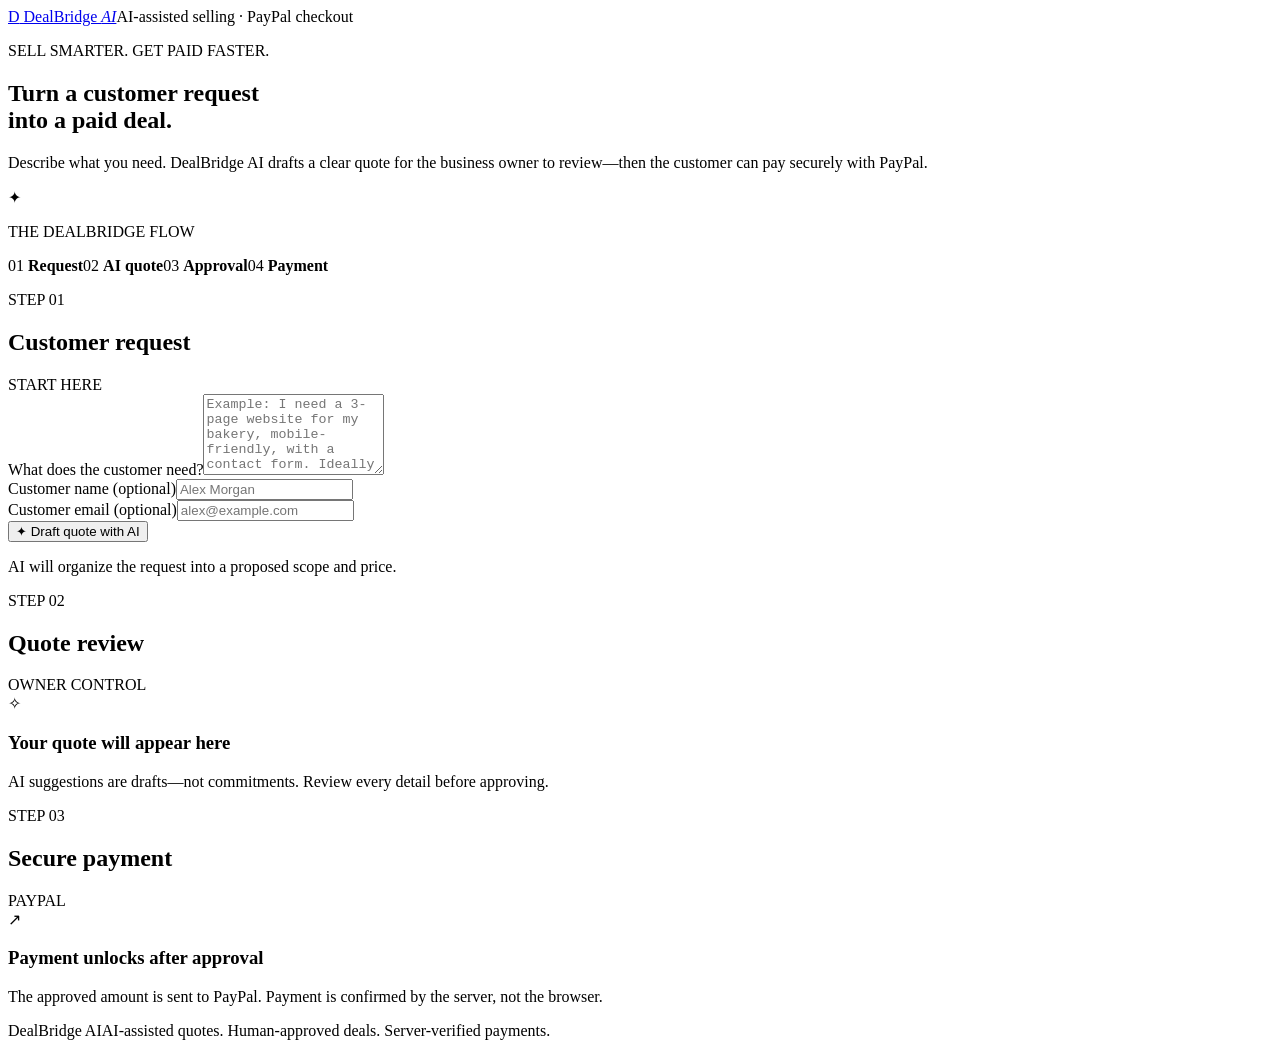
==== index.html @ 55fa34d2 "Build DealBridge AI MVP: index.html" ====
<!doctype html>
<html lang="en">
<head>
  <meta charset="utf-8"><meta name="viewport" content="width=device-width,initial-scale=1">
  <meta name="description" content="DealBridge AI turns customer requests into clear, owner-approved quotes and secure PayPal payments.">
  <meta name="theme-color" content="#101827"><title>DealBridge AI — From request to paid</title>
  <link rel="stylesheet" href="/styles.css"><script src="https://www.paypal.com/sdk/js?client-id=sb&currency=USD&intent=capture" defer></script>
  <script src="/app.js" defer></script>
</head>
<body>
<header class="top"><a class="brand" href="#"><span class="mark">D</span> DealBridge <em>AI</em></a><span class="top-note">AI-assisted selling · PayPal checkout</span></header>
<main>
<section class="hero"><div><p class="eyebrow">SELL SMARTER. GET PAID FASTER.</p><h1>Turn a customer request<br><span>into a paid deal.</span></h1><p class="sub">Describe what you need. DealBridge AI drafts a clear quote for the business owner to review—then the customer can pay securely with PayPal.</p></div><div class="hero-card"><div class="orb">✦</div><p class="tiny">THE DEALBRIDGE FLOW</p><div class="steps"><span>01 <b>Request</b></span><span>02 <b>AI quote</b></span><span>03 <b>Approval</b></span><span>04 <b>Payment</b></span></div></div></section>
<section class="workspace">
<div class="panel request-panel"><div class="panel-head"><div><p class="eyebrow">STEP 01</p><h2>Customer request</h2></div><span class="status">START HERE</span></div>
<label for="request">What does the customer need?</label><textarea id="request" rows="5" placeholder="Example: I need a 3-page website for my bakery, mobile-friendly, with a contact form. Ideally delivered within two weeks."></textarea>
<div class="fields"><div><label for="customer">Customer name (optional)</label><input id="customer" placeholder="Alex Morgan"></div><div><label for="email">Customer email (optional)</label><input id="email" type="email" placeholder="alex@example.com"></div></div>
<button id="draft" class="primary">✦ Draft quote with AI</button><p id="ai-status" class="hint" aria-live="polite">AI will organize the request into a proposed scope and price.</p>
</div>
<div class="panel quote-panel"><div class="panel-head"><div><p class="eyebrow">STEP 02</p><h2>Quote review</h2></div><span class="status muted">OWNER CONTROL</span></div>
<div id="empty" class="empty"><div class="empty-icon">✧</div><h3>Your quote will appear here</h3><p>AI suggestions are drafts—not commitments. Review every detail before approving.</p></div>
<div id="quote" hidden><label for="scope">Proposed scope</label><textarea id="scope" rows="5"></textarea><div class="fields"><div><label for="amount">Total price (USD)</label><input id="amount" type="number" min="1" step="0.01" value="250"></div><div><label for="delivery">Delivery estimate</label><input id="delivery" placeholder="e.g. 2 weeks"></div></div><label for="terms">Notes / terms</label><input id="terms" placeholder="One revision included; 50% deposit..."><button id="approve" class="primary">Approve quote & prepare payment</button><p id="approval-status" class="hint" aria-live="polite">Only the business owner can approve this quote.</p></div>
</div>
<div class="panel payment-panel"><div class="panel-head"><div><p class="eyebrow">STEP 03</p><h2>Secure payment</h2></div><span class="status muted">PAYPAL</span></div><div id="payment-empty" class="empty compact"><div class="empty-icon">↗</div><h3>Payment unlocks after approval</h3><p>The approved amount is sent to PayPal. Payment is confirmed by the server, not the browser.</p></div><div id="paypal-area" hidden><div class="payment-summary"><span>Approved total</span><strong id="approved-total">$0.00</strong></div><div id="paypal-buttons"></div><p id="payment-status" class="hint" aria-live="polite">Complete checkout to finalize this deal.</p></div></div>
</section>
<footer><span>DealBridge AI</span><span>AI-assisted quotes. Human-approved deals. Server-verified payments.</span></footer>
</main>
</body></html>
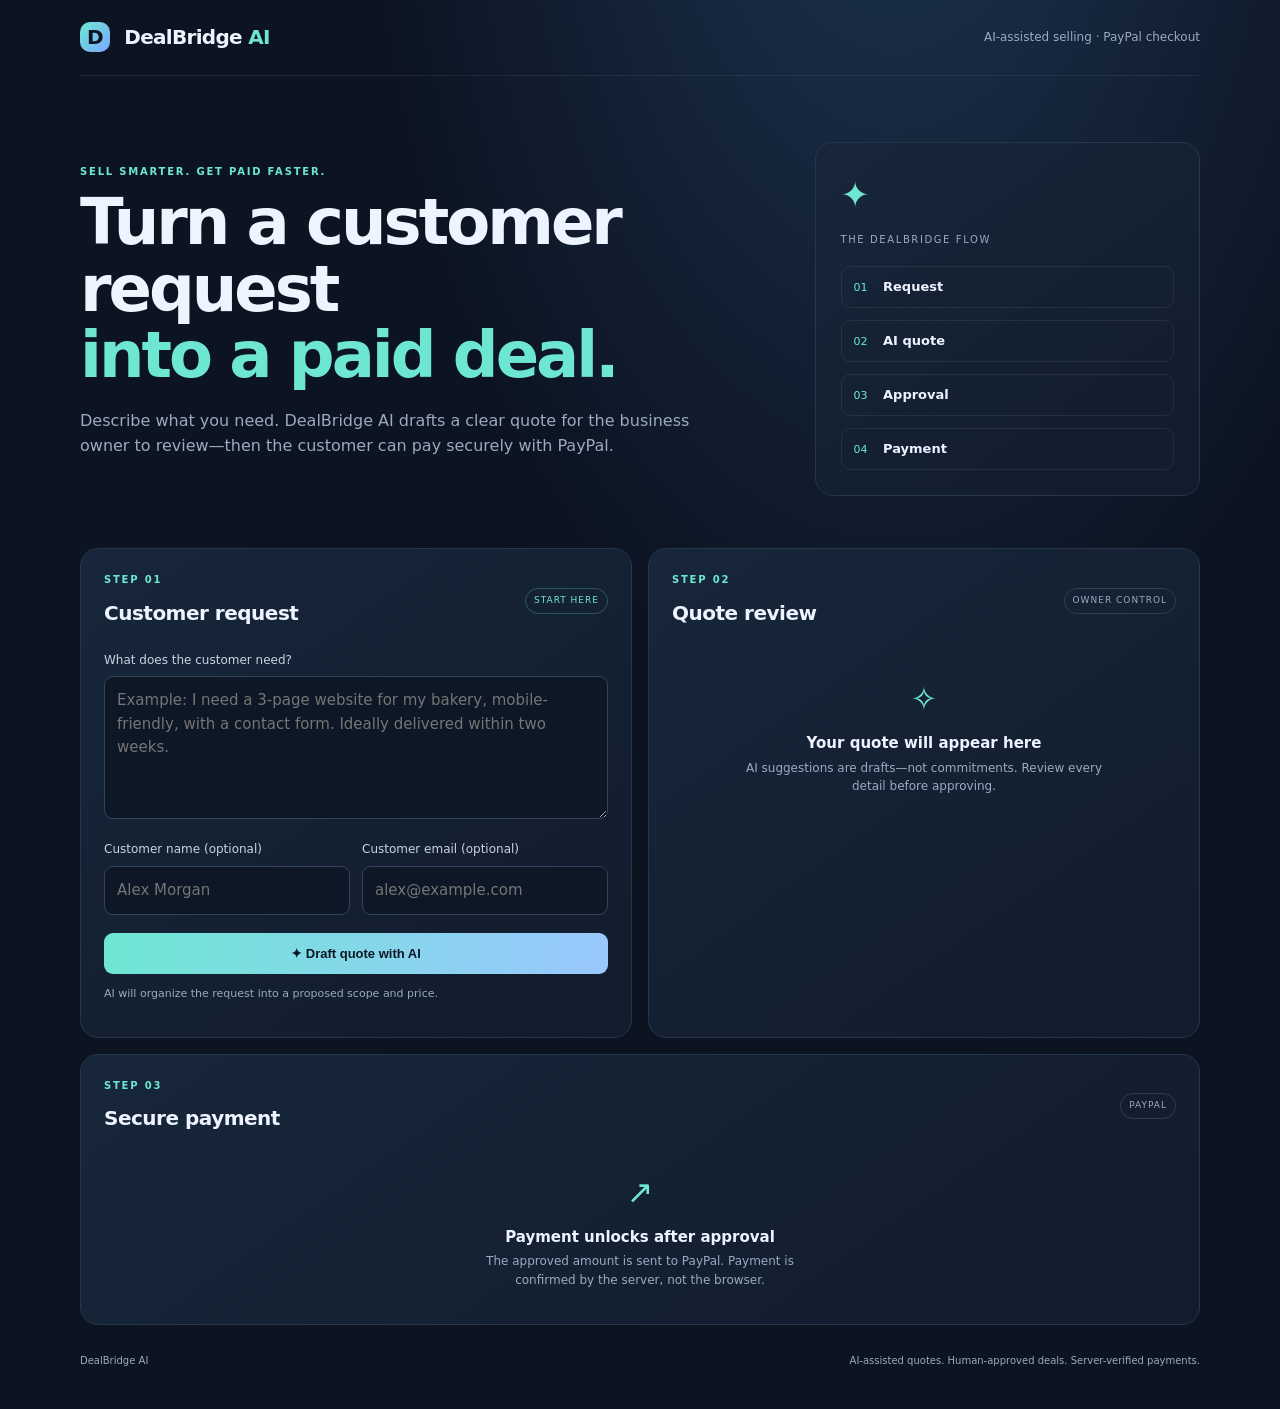
==== commit e80a402b: "Load PayPal SDK using configured client ID" ====
--- a/index.html
+++ b/index.html
@@ -4,7 +4,7 @@
   <meta charset="utf-8"><meta name="viewport" content="width=device-width,initial-scale=1">
   <meta name="description" content="DealBridge AI turns customer requests into clear, owner-approved quotes and secure PayPal payments.">
   <meta name="theme-color" content="#101827"><title>DealBridge AI — From request to paid</title>
-  <link rel="stylesheet" href="/styles.css"><script src="https://www.paypal.com/sdk/js?client-id=sb&currency=USD&intent=capture" defer></script>
+  <link rel="stylesheet" href="/styles.css">
   <script src="/app.js" defer></script>
 </head>
 <body>
--- a/styles.css
+++ b/styles.css
@@ -0,0 +1 @@
+:root{color-scheme:dark;--bg:#0c1422;--panel:#131f31;--line:#26364d;--text:#eef4ff;--muted:#9aaac0;--cyan:#6ee7d2;--blue:#7aa7ff}*{box-sizing:border-box}body{margin:0;background:radial-gradient(ellipse at 70% -20%,#1d3552 0,transparent 42%),var(--bg);color:var(--text);font:15px/1.55 Inter,ui-sans-serif,system-ui,-apple-system,Segoe UI,sans-serif}.top,main{width:min(1120px,calc(100% - 40px));margin:auto}.top{height:76px;display:flex;align-items:center;justify-content:space-between;border-bottom:1px solid #ffffff12}.brand{font-size:20px;font-weight:750;color:var(--text);text-decoration:none;letter-spacing:-.7px}.brand em{color:var(--cyan);font-style:normal}.mark{display:inline-grid;place-items:center;width:30px;height:30px;margin-right:8px;border-radius:10px;background:linear-gradient(135deg,#6ee7d2,#7aa7ff);color:#0c1422}.top-note,.hint,footer,.sub,.empty p{color:var(--muted)}.top-note{font-size:12px}.hero{display:grid;grid-template-columns:1.4fr .8fr;gap:60px;align-items:center;padding:66px 0 52px}.eyebrow{font-size:10px;letter-spacing:1.8px;color:var(--cyan);font-weight:800;margin:0 0 10px}.hero h1{font-size:clamp(38px,6vw,64px);letter-spacing:-3px;line-height:1.04;margin:0}.hero h1 span{color:var(--cyan)}.sub{max-width:610px;font-size:16px;margin-top:20px}.hero-card,.panel{background:linear-gradient(145deg,#17263a,#111c2c);border:1px solid var(--line);border-radius:18px}.hero-card{padding:25px}.orb{font-size:35px;color:var(--cyan)}.tiny{font-size:10px;letter-spacing:1.6px;color:var(--muted)}.steps{display:grid;gap:12px;margin-top:18px}.steps span{padding:10px 12px;border:1px solid #ffffff12;border-radius:9px;color:var(--cyan);font-size:11px}.steps b{color:var(--text);margin-left:12px;font-size:13px}.workspace{display:grid;grid-template-columns:1fr 1fr;gap:16px}.panel{padding:23px;min-width:0}.payment-panel{grid-column:1/-1}.panel-head{display:flex;justify-content:space-between;align-items:center;margin-bottom:22px}.panel h2{font-size:20px;margin:0;letter-spacing:-.5px}.status{font-size:9px;letter-spacing:1px;color:var(--cyan);border:1px solid #6ee7d244;padding:5px 8px;border-radius:30px}.status.muted{color:var(--muted);border-color:#ffffff20}label{display:block;font-size:12px;color:#c8d4e5;margin:14px 0 7px}textarea,input{width:100%;border:1px solid #31435d;background:#0d1726;border-radius:9px;padding:12px;color:var(--text);font:inherit;outline:none}textarea:focus,input:focus{border-color:var(--cyan)}textarea{resize:vertical}.fields{display:grid;grid-template-columns:1fr 1fr;gap:12px}.primary{width:100%;margin-top:18px;padding:13px 16px;border:0;border-radius:9px;background:linear-gradient(100deg,#6ee7d2,#9ac7ff);color:#0c1725;font-weight:800;font-size:13px;cursor:pointer}.primary:disabled{opacity:.55;cursor:wait}.hint{font-size:11px;min-height:18px}.empty{text-align:center;padding:24px 10px 18px}.empty-icon{font-size:32px;color:var(--cyan)}.empty h3{margin:8px 0 3px;font-size:15px}.empty p{font-size:12px;max-width:360px;margin:0 auto}.compact{padding:12px}.payment-summary{display:flex;justify-content:space-between;align-items:center;padding:13px 0 18px;color:var(--muted);font-size:12px}.payment-summary strong{font-size:25px;color:var(--text)}#paypal-buttons{max-width:460px}footer{display:flex;justify-content:space-between;gap:20px;padding:28px 0 40px;font-size:10px} [hidden]{display:none!important}@media(max-width:720px){.hero{grid-template-columns:1fr;gap:25px;padding:48px 0 35px}.workspace{grid-template-columns:1fr}.payment-panel{grid-column:auto}.fields{grid-template-columns:1fr}.top-note{display:none}footer{flex-direction:column;gap:5px}}
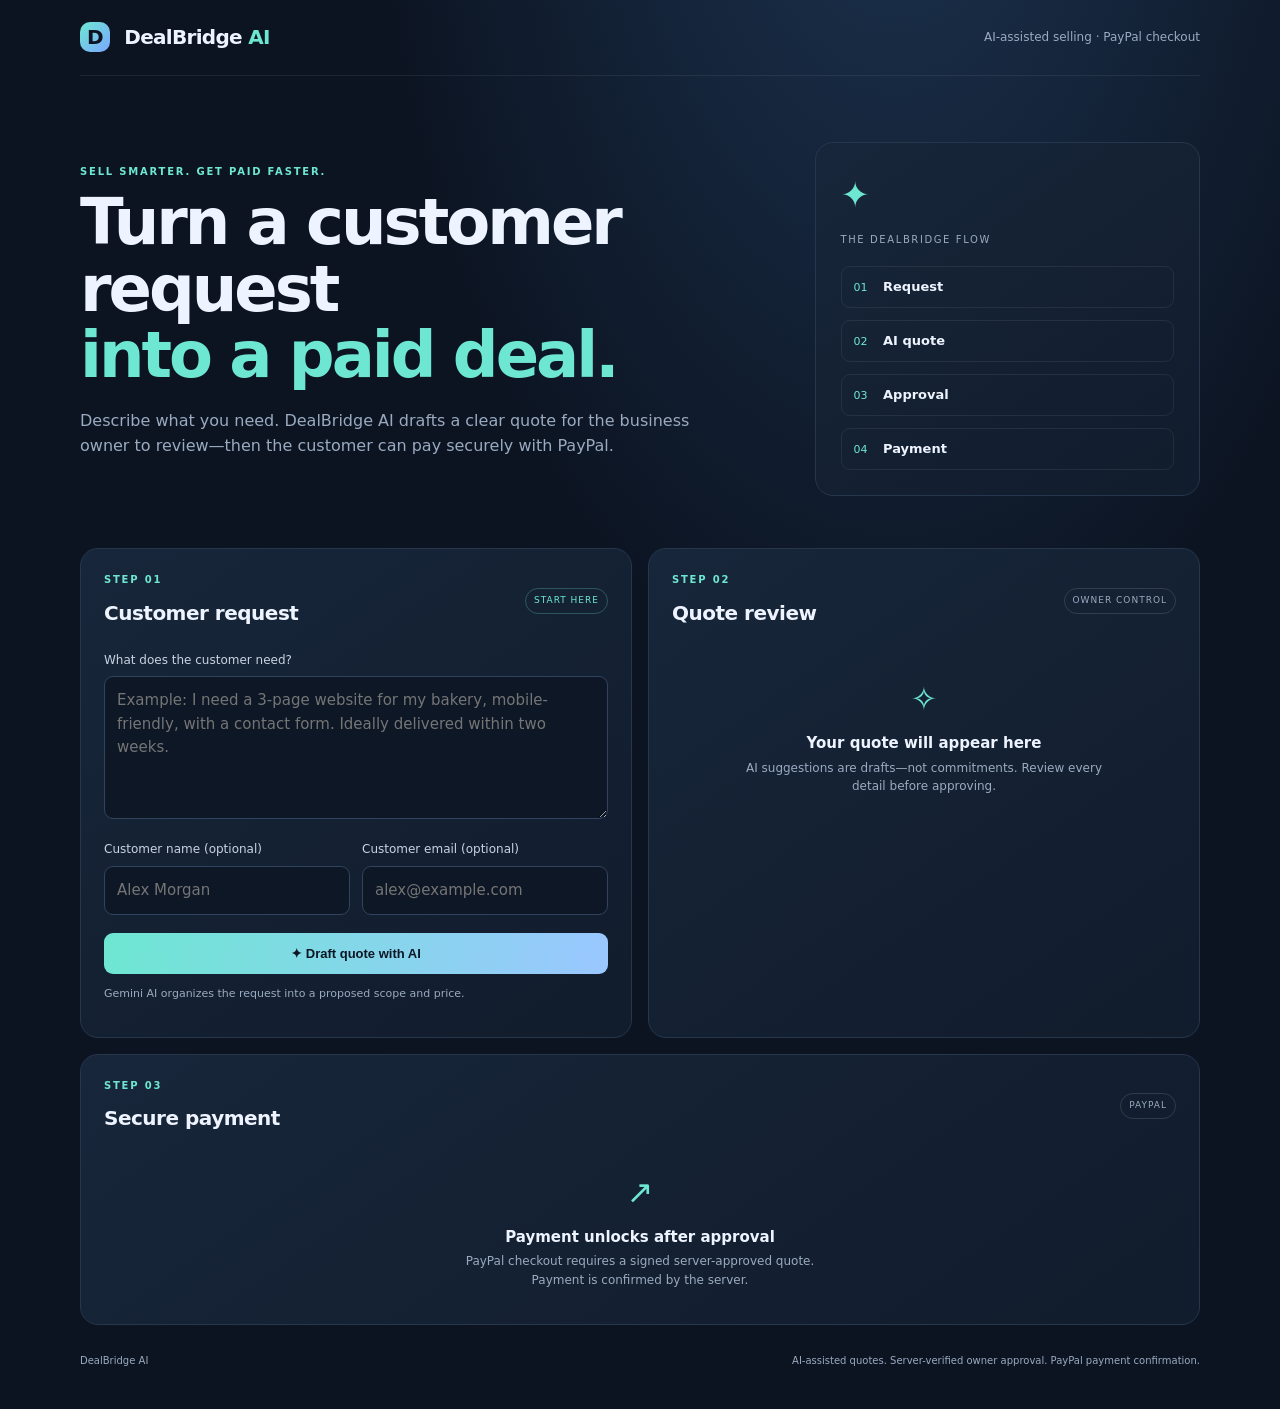
==== commit 79f72274: "Add owner approval code field to quote review" ====
--- a/index.html
+++ b/index.html
@@ -1,28 +1,8 @@
 <!doctype html>
-<html lang="en">
-<head>
-  <meta charset="utf-8"><meta name="viewport" content="width=device-width,initial-scale=1">
-  <meta name="description" content="DealBridge AI turns customer requests into clear, owner-approved quotes and secure PayPal payments.">
-  <meta name="theme-color" content="#101827"><title>DealBridge AI — From request to paid</title>
-  <link rel="stylesheet" href="/styles.css">
-  <script src="/app.js" defer></script>
-</head>
-<body>
-<header class="top"><a class="brand" href="#"><span class="mark">D</span> DealBridge <em>AI</em></a><span class="top-note">AI-assisted selling · PayPal checkout</span></header>
-<main>
+<html lang="en"><head><meta charset="utf-8"><meta name="viewport" content="width=device-width,initial-scale=1"><meta name="description" content="DealBridge AI turns customer requests into clear, owner-approved quotes and secure PayPal payments."><meta name="theme-color" content="#101827"><title>DealBridge AI — From request to paid</title><link rel="stylesheet" href="/styles.css"><script src="/app.js" defer></script></head>
+<body><header class="top"><a class="brand" href="#"><span class="mark">D</span> DealBridge <em>AI</em></a><span class="top-note">AI-assisted selling · PayPal checkout</span></header><main>
 <section class="hero"><div><p class="eyebrow">SELL SMARTER. GET PAID FASTER.</p><h1>Turn a customer request<br><span>into a paid deal.</span></h1><p class="sub">Describe what you need. DealBridge AI drafts a clear quote for the business owner to review—then the customer can pay securely with PayPal.</p></div><div class="hero-card"><div class="orb">✦</div><p class="tiny">THE DEALBRIDGE FLOW</p><div class="steps"><span>01 <b>Request</b></span><span>02 <b>AI quote</b></span><span>03 <b>Approval</b></span><span>04 <b>Payment</b></span></div></div></section>
-<section class="workspace">
-<div class="panel request-panel"><div class="panel-head"><div><p class="eyebrow">STEP 01</p><h2>Customer request</h2></div><span class="status">START HERE</span></div>
-<label for="request">What does the customer need?</label><textarea id="request" rows="5" placeholder="Example: I need a 3-page website for my bakery, mobile-friendly, with a contact form. Ideally delivered within two weeks."></textarea>
-<div class="fields"><div><label for="customer">Customer name (optional)</label><input id="customer" placeholder="Alex Morgan"></div><div><label for="email">Customer email (optional)</label><input id="email" type="email" placeholder="alex@example.com"></div></div>
-<button id="draft" class="primary">✦ Draft quote with AI</button><p id="ai-status" class="hint" aria-live="polite">AI will organize the request into a proposed scope and price.</p>
-</div>
-<div class="panel quote-panel"><div class="panel-head"><div><p class="eyebrow">STEP 02</p><h2>Quote review</h2></div><span class="status muted">OWNER CONTROL</span></div>
-<div id="empty" class="empty"><div class="empty-icon">✧</div><h3>Your quote will appear here</h3><p>AI suggestions are drafts—not commitments. Review every detail before approving.</p></div>
-<div id="quote" hidden><label for="scope">Proposed scope</label><textarea id="scope" rows="5"></textarea><div class="fields"><div><label for="amount">Total price (USD)</label><input id="amount" type="number" min="1" step="0.01" value="250"></div><div><label for="delivery">Delivery estimate</label><input id="delivery" placeholder="e.g. 2 weeks"></div></div><label for="terms">Notes / terms</label><input id="terms" placeholder="One revision included; 50% deposit..."><button id="approve" class="primary">Approve quote & prepare payment</button><p id="approval-status" class="hint" aria-live="polite">Only the business owner can approve this quote.</p></div>
-</div>
-<div class="panel payment-panel"><div class="panel-head"><div><p class="eyebrow">STEP 03</p><h2>Secure payment</h2></div><span class="status muted">PAYPAL</span></div><div id="payment-empty" class="empty compact"><div class="empty-icon">↗</div><h3>Payment unlocks after approval</h3><p>The approved amount is sent to PayPal. Payment is confirmed by the server, not the browser.</p></div><div id="paypal-area" hidden><div class="payment-summary"><span>Approved total</span><strong id="approved-total">$0.00</strong></div><div id="paypal-buttons"></div><p id="payment-status" class="hint" aria-live="polite">Complete checkout to finalize this deal.</p></div></div>
-</section>
-<footer><span>DealBridge AI</span><span>AI-assisted quotes. Human-approved deals. Server-verified payments.</span></footer>
-</main>
-</body></html>+<section class="workspace"><div class="panel request-panel"><div class="panel-head"><div><p class="eyebrow">STEP 01</p><h2>Customer request</h2></div><span class="status">START HERE</span></div><label for="request">What does the customer need?</label><textarea id="request" rows="5" placeholder="Example: I need a 3-page website for my bakery, mobile-friendly, with a contact form. Ideally delivered within two weeks."></textarea><div class="fields"><div><label for="customer">Customer name (optional)</label><input id="customer" placeholder="Alex Morgan"></div><div><label for="email">Customer email (optional)</label><input id="email" type="email" placeholder="alex@example.com"></div></div><button id="draft" class="primary">✦ Draft quote with AI</button><p id="ai-status" class="hint" aria-live="polite">Gemini AI organizes the request into a proposed scope and price.</p></div>
+<div class="panel quote-panel"><div class="panel-head"><div><p class="eyebrow">STEP 02</p><h2>Quote review</h2></div><span class="status muted">OWNER CONTROL</span></div><div id="empty" class="empty"><div class="empty-icon">✧</div><h3>Your quote will appear here</h3><p>AI suggestions are drafts—not commitments. Review every detail before approving.</p></div><div id="quote" hidden><label for="scope">Proposed scope</label><textarea id="scope" rows="5"></textarea><div class="fields"><div><label for="amount">Total price (USD)</label><input id="amount" type="number" min="1" step="0.01" value="250"></div><div><label for="delivery">Delivery estimate</label><input id="delivery" placeholder="e.g. 2 weeks"></div></div><label for="terms">Notes / terms</label><input id="terms" placeholder="One revision included; 50% deposit..."><label for="owner-code">Business owner approval code</label><input id="owner-code" type="password" minlength="16" autocomplete="current-password" placeholder="Private code configured in Vercel"><p class="hint">The server checks this private code. Set OWNER_APPROVAL_CODE in Vercel (minimum 16 characters).</p><button id="approve" class="primary">Verify owner & approve quote</button><p id="approval-status" class="hint" aria-live="polite">Server-side owner approval is required before checkout.</p></div></div>
+<div class="panel payment-panel"><div class="panel-head"><div><p class="eyebrow">STEP 03</p><h2>Secure payment</h2></div><span class="status muted">PAYPAL</span></div><div id="payment-empty" class="empty compact"><div class="empty-icon">↗</div><h3>Payment unlocks after approval</h3><p>PayPal checkout requires a signed server-approved quote. Payment is confirmed by the server.</p></div><div id="paypal-area" hidden><div class="payment-summary"><span>Approved total</span><strong id="approved-total">$0.00</strong></div><div id="paypal-buttons"></div><p id="payment-status" class="hint" aria-live="polite">Complete checkout to finalize this deal.</p></div></div></section>
+<footer><span>DealBridge AI</span><span>AI-assisted quotes. Server-verified owner approval. PayPal payment confirmation.</span></footer></main></body></html>
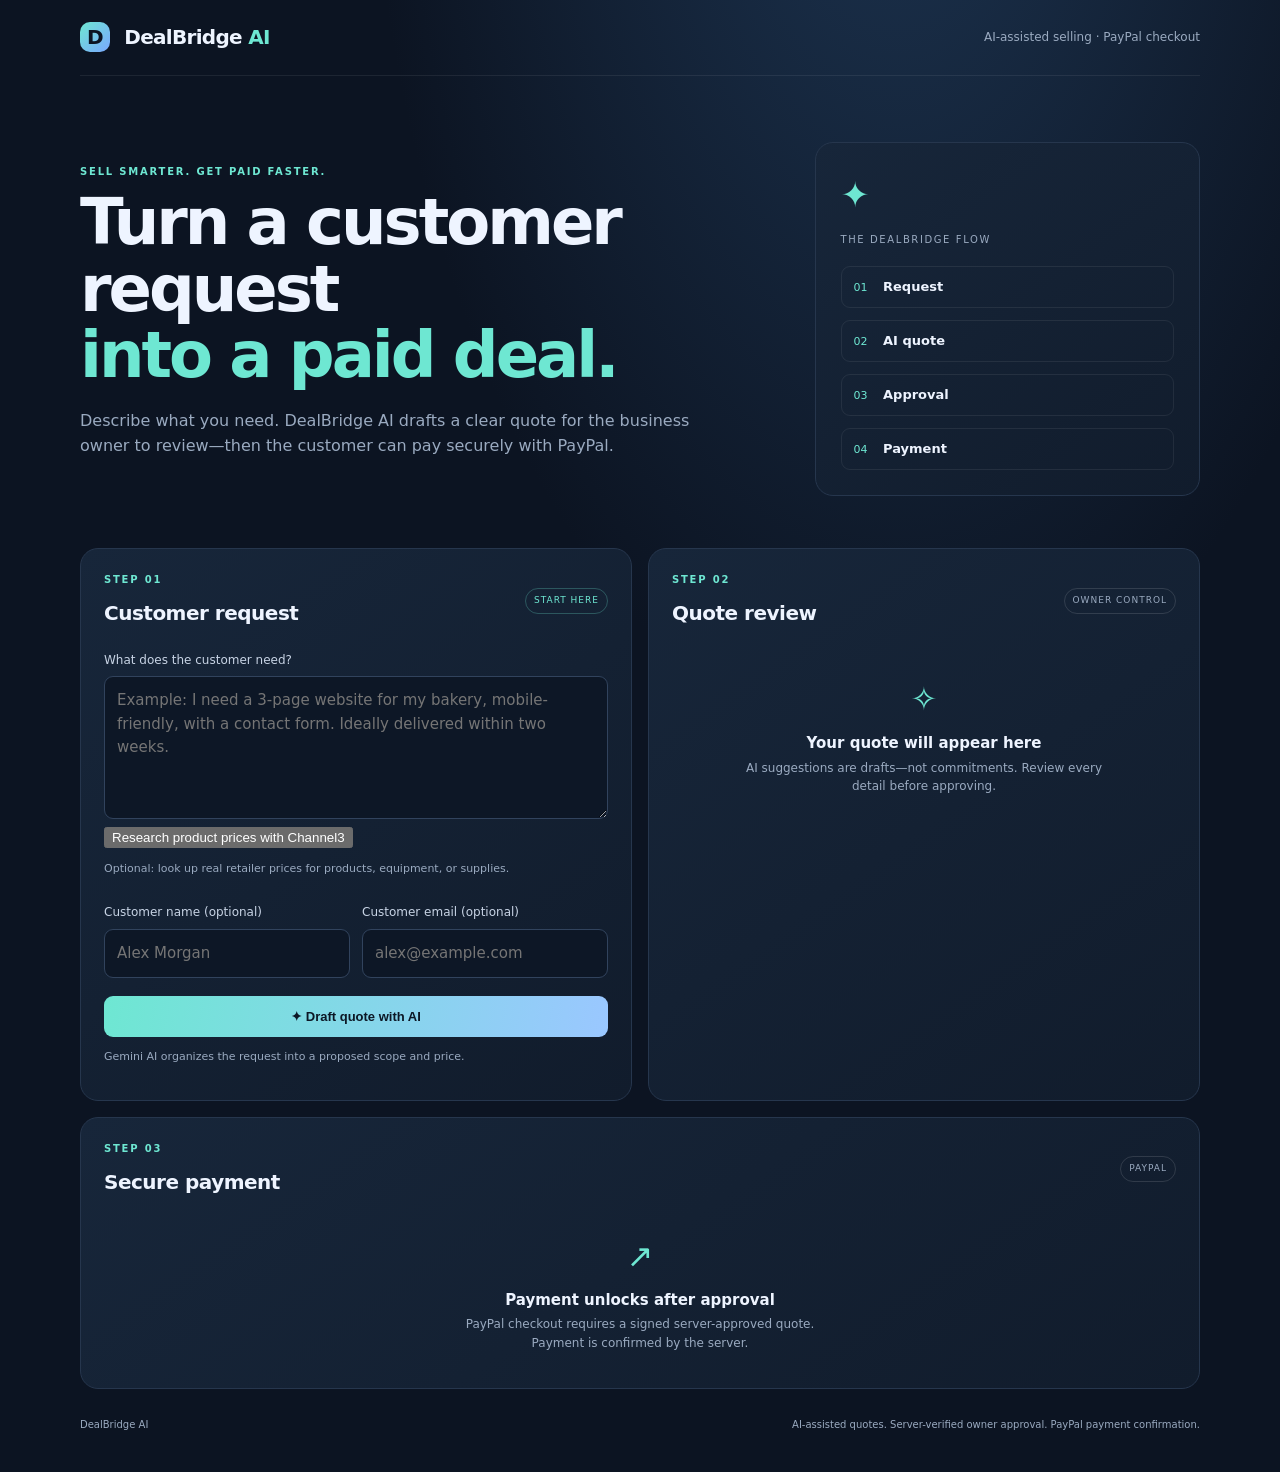
==== commit a1610924: "Add optional Channel3 product research control" ====
--- a/index.html
+++ b/index.html
@@ -2,7 +2,7 @@
 <html lang="en"><head><meta charset="utf-8"><meta name="viewport" content="width=device-width,initial-scale=1"><meta name="description" content="DealBridge AI turns customer requests into clear, owner-approved quotes and secure PayPal payments."><meta name="theme-color" content="#101827"><title>DealBridge AI — From request to paid</title><link rel="stylesheet" href="/styles.css"><script src="/app.js" defer></script></head>
 <body><header class="top"><a class="brand" href="#"><span class="mark">D</span> DealBridge <em>AI</em></a><span class="top-note">AI-assisted selling · PayPal checkout</span></header><main>
 <section class="hero"><div><p class="eyebrow">SELL SMARTER. GET PAID FASTER.</p><h1>Turn a customer request<br><span>into a paid deal.</span></h1><p class="sub">Describe what you need. DealBridge AI drafts a clear quote for the business owner to review—then the customer can pay securely with PayPal.</p></div><div class="hero-card"><div class="orb">✦</div><p class="tiny">THE DEALBRIDGE FLOW</p><div class="steps"><span>01 <b>Request</b></span><span>02 <b>AI quote</b></span><span>03 <b>Approval</b></span><span>04 <b>Payment</b></span></div></div></section>
-<section class="workspace"><div class="panel request-panel"><div class="panel-head"><div><p class="eyebrow">STEP 01</p><h2>Customer request</h2></div><span class="status">START HERE</span></div><label for="request">What does the customer need?</label><textarea id="request" rows="5" placeholder="Example: I need a 3-page website for my bakery, mobile-friendly, with a contact form. Ideally delivered within two weeks."></textarea><div class="fields"><div><label for="customer">Customer name (optional)</label><input id="customer" placeholder="Alex Morgan"></div><div><label for="email">Customer email (optional)</label><input id="email" type="email" placeholder="alex@example.com"></div></div><button id="draft" class="primary">✦ Draft quote with AI</button><p id="ai-status" class="hint" aria-live="polite">Gemini AI organizes the request into a proposed scope and price.</p></div>
+<section class="workspace"><div class="panel request-panel"><div class="panel-head"><div><p class="eyebrow">STEP 01</p><h2>Customer request</h2></div><span class="status">START HERE</span></div><label for="request">What does the customer need?</label><textarea id="request" rows="5" placeholder="Example: I need a 3-page website for my bakery, mobile-friendly, with a contact form. Ideally delivered within two weeks."></textarea><div class="product-tools"><button id="research-products" type="button" class="secondary">Research product prices with Channel3</button><p id="product-status" class="hint" aria-live="polite">Optional: look up real retailer prices for products, equipment, or supplies.</p><div id="product-results" class="product-results" hidden></div></div><div class="fields"><div><label for="customer">Customer name (optional)</label><input id="customer" placeholder="Alex Morgan"></div><div><label for="email">Customer email (optional)</label><input id="email" type="email" placeholder="alex@example.com"></div></div><button id="draft" class="primary">✦ Draft quote with AI</button><p id="ai-status" class="hint" aria-live="polite">Gemini AI organizes the request into a proposed scope and price.</p></div>
 <div class="panel quote-panel"><div class="panel-head"><div><p class="eyebrow">STEP 02</p><h2>Quote review</h2></div><span class="status muted">OWNER CONTROL</span></div><div id="empty" class="empty"><div class="empty-icon">✧</div><h3>Your quote will appear here</h3><p>AI suggestions are drafts—not commitments. Review every detail before approving.</p></div><div id="quote" hidden><label for="scope">Proposed scope</label><textarea id="scope" rows="5"></textarea><div class="fields"><div><label for="amount">Total price (USD)</label><input id="amount" type="number" min="1" step="0.01" value="250"></div><div><label for="delivery">Delivery estimate</label><input id="delivery" placeholder="e.g. 2 weeks"></div></div><label for="terms">Notes / terms</label><input id="terms" placeholder="One revision included; 50% deposit..."><label for="owner-code">Business owner approval code</label><input id="owner-code" type="password" minlength="16" autocomplete="current-password" placeholder="Private code configured in Vercel"><p class="hint">The server checks this private code. Set OWNER_APPROVAL_CODE in Vercel (minimum 16 characters).</p><button id="approve" class="primary">Verify owner & approve quote</button><p id="approval-status" class="hint" aria-live="polite">Server-side owner approval is required before checkout.</p></div></div>
 <div class="panel payment-panel"><div class="panel-head"><div><p class="eyebrow">STEP 03</p><h2>Secure payment</h2></div><span class="status muted">PAYPAL</span></div><div id="payment-empty" class="empty compact"><div class="empty-icon">↗</div><h3>Payment unlocks after approval</h3><p>PayPal checkout requires a signed server-approved quote. Payment is confirmed by the server.</p></div><div id="paypal-area" hidden><div class="payment-summary"><span>Approved total</span><strong id="approved-total">$0.00</strong></div><div id="paypal-buttons"></div><p id="payment-status" class="hint" aria-live="polite">Complete checkout to finalize this deal.</p></div></div></section>
 <footer><span>DealBridge AI</span><span>AI-assisted quotes. Server-verified owner approval. PayPal payment confirmation.</span></footer></main></body></html>
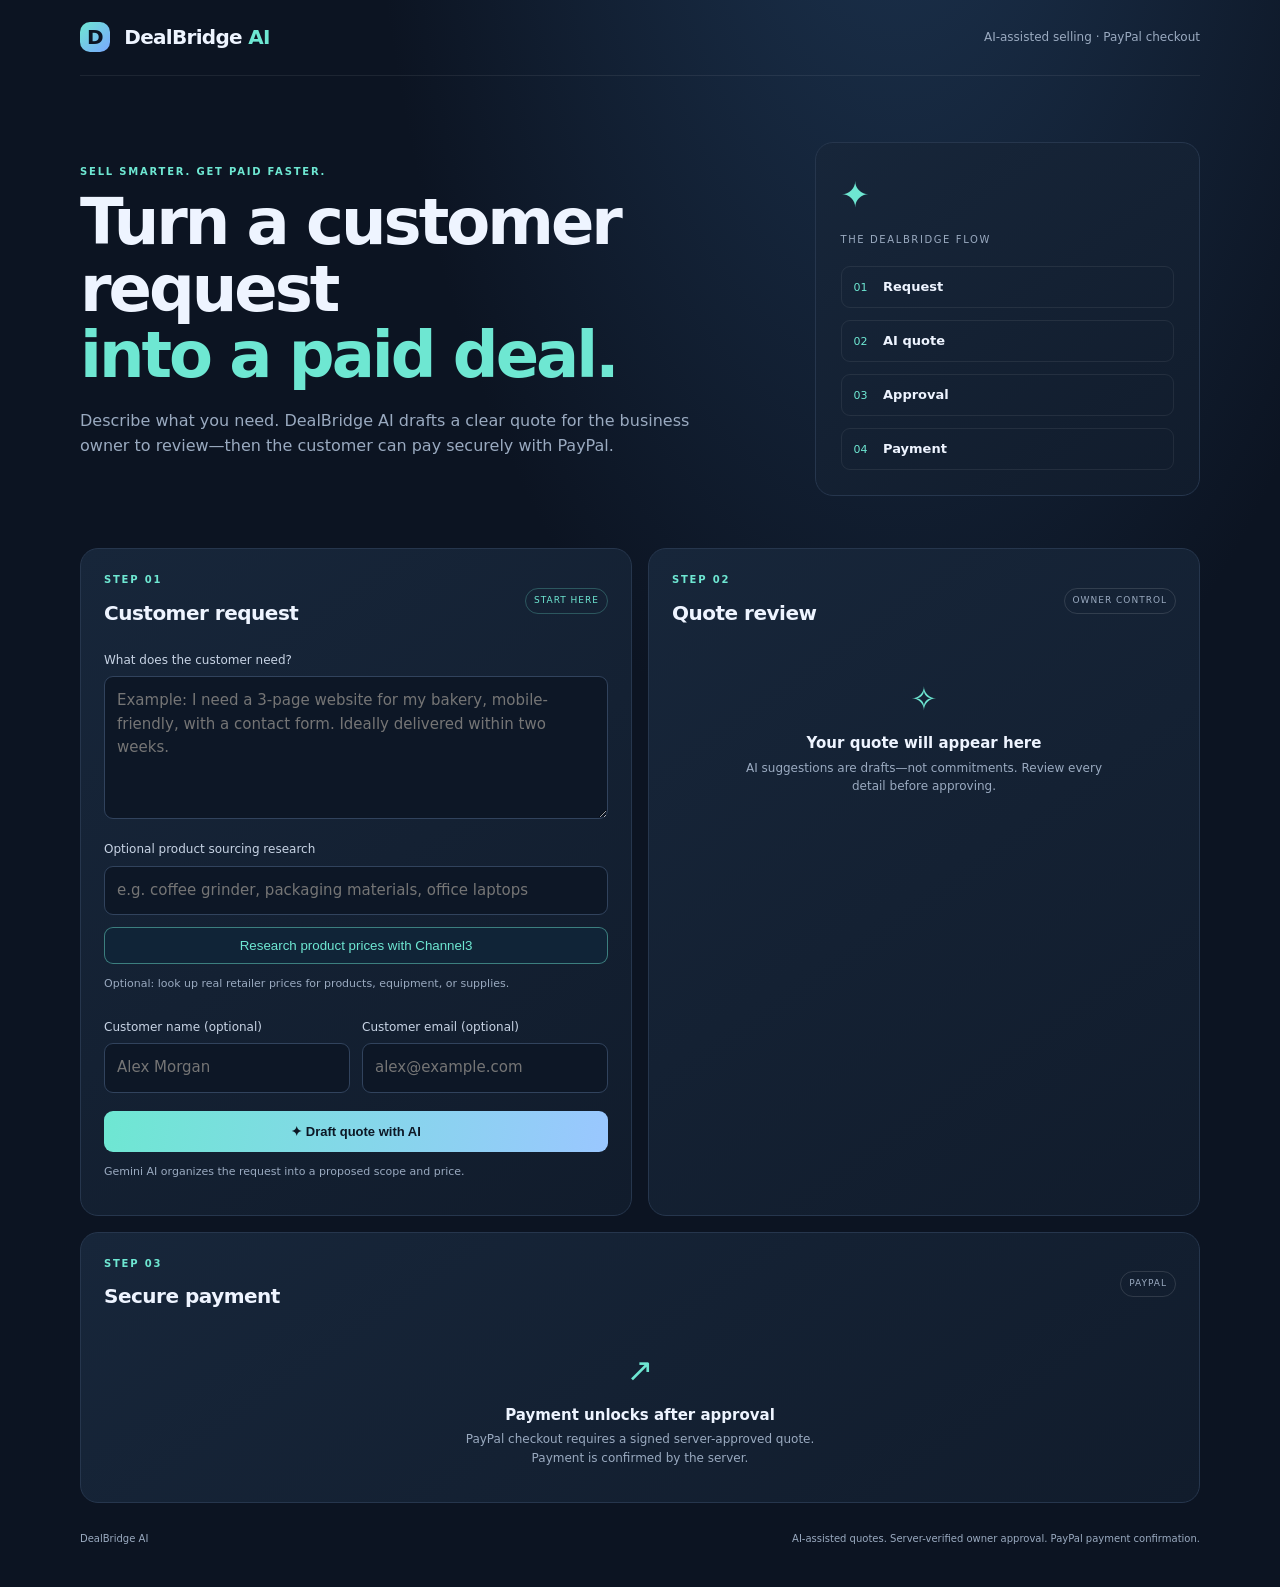
==== commit b3b35766: "Separate Channel3 product query from customer request" ====
--- a/index.html
+++ b/index.html
@@ -2,7 +2,7 @@
 <html lang="en"><head><meta charset="utf-8"><meta name="viewport" content="width=device-width,initial-scale=1"><meta name="description" content="DealBridge AI turns customer requests into clear, owner-approved quotes and secure PayPal payments."><meta name="theme-color" content="#101827"><title>DealBridge AI — From request to paid</title><link rel="stylesheet" href="/styles.css"><script src="/app.js" defer></script></head>
 <body><header class="top"><a class="brand" href="#"><span class="mark">D</span> DealBridge <em>AI</em></a><span class="top-note">AI-assisted selling · PayPal checkout</span></header><main>
 <section class="hero"><div><p class="eyebrow">SELL SMARTER. GET PAID FASTER.</p><h1>Turn a customer request<br><span>into a paid deal.</span></h1><p class="sub">Describe what you need. DealBridge AI drafts a clear quote for the business owner to review—then the customer can pay securely with PayPal.</p></div><div class="hero-card"><div class="orb">✦</div><p class="tiny">THE DEALBRIDGE FLOW</p><div class="steps"><span>01 <b>Request</b></span><span>02 <b>AI quote</b></span><span>03 <b>Approval</b></span><span>04 <b>Payment</b></span></div></div></section>
-<section class="workspace"><div class="panel request-panel"><div class="panel-head"><div><p class="eyebrow">STEP 01</p><h2>Customer request</h2></div><span class="status">START HERE</span></div><label for="request">What does the customer need?</label><textarea id="request" rows="5" placeholder="Example: I need a 3-page website for my bakery, mobile-friendly, with a contact form. Ideally delivered within two weeks."></textarea><div class="product-tools"><button id="research-products" type="button" class="secondary">Research product prices with Channel3</button><p id="product-status" class="hint" aria-live="polite">Optional: look up real retailer prices for products, equipment, or supplies.</p><div id="product-results" class="product-results" hidden></div></div><div class="fields"><div><label for="customer">Customer name (optional)</label><input id="customer" placeholder="Alex Morgan"></div><div><label for="email">Customer email (optional)</label><input id="email" type="email" placeholder="alex@example.com"></div></div><button id="draft" class="primary">✦ Draft quote with AI</button><p id="ai-status" class="hint" aria-live="polite">Gemini AI organizes the request into a proposed scope and price.</p></div>
+<section class="workspace"><div class="panel request-panel"><div class="panel-head"><div><p class="eyebrow">STEP 01</p><h2>Customer request</h2></div><span class="status">START HERE</span></div><label for="request">What does the customer need?</label><textarea id="request" rows="5" placeholder="Example: I need a 3-page website for my bakery, mobile-friendly, with a contact form. Ideally delivered within two weeks."></textarea><div class="product-tools"><label for="product-query">Optional product sourcing research</label><input id="product-query" placeholder="e.g. coffee grinder, packaging materials, office laptops"><button id="research-products" type="button" class="secondary">Research product prices with Channel3</button><p id="product-status" class="hint" aria-live="polite">Optional: look up real retailer prices for products, equipment, or supplies.</p><div id="product-results" class="product-results" hidden></div></div><div class="fields"><div><label for="customer">Customer name (optional)</label><input id="customer" placeholder="Alex Morgan"></div><div><label for="email">Customer email (optional)</label><input id="email" type="email" placeholder="alex@example.com"></div></div><button id="draft" class="primary">✦ Draft quote with AI</button><p id="ai-status" class="hint" aria-live="polite">Gemini AI organizes the request into a proposed scope and price.</p></div>
 <div class="panel quote-panel"><div class="panel-head"><div><p class="eyebrow">STEP 02</p><h2>Quote review</h2></div><span class="status muted">OWNER CONTROL</span></div><div id="empty" class="empty"><div class="empty-icon">✧</div><h3>Your quote will appear here</h3><p>AI suggestions are drafts—not commitments. Review every detail before approving.</p></div><div id="quote" hidden><label for="scope">Proposed scope</label><textarea id="scope" rows="5"></textarea><div class="fields"><div><label for="amount">Total price (USD)</label><input id="amount" type="number" min="1" step="0.01" value="250"></div><div><label for="delivery">Delivery estimate</label><input id="delivery" placeholder="e.g. 2 weeks"></div></div><label for="terms">Notes / terms</label><input id="terms" placeholder="One revision included; 50% deposit..."><label for="owner-code">Business owner approval code</label><input id="owner-code" type="password" minlength="16" autocomplete="current-password" placeholder="Private code configured in Vercel"><p class="hint">The server checks this private code. Set OWNER_APPROVAL_CODE in Vercel (minimum 16 characters).</p><button id="approve" class="primary">Verify owner & approve quote</button><p id="approval-status" class="hint" aria-live="polite">Server-side owner approval is required before checkout.</p></div></div>
 <div class="panel payment-panel"><div class="panel-head"><div><p class="eyebrow">STEP 03</p><h2>Secure payment</h2></div><span class="status muted">PAYPAL</span></div><div id="payment-empty" class="empty compact"><div class="empty-icon">↗</div><h3>Payment unlocks after approval</h3><p>PayPal checkout requires a signed server-approved quote. Payment is confirmed by the server.</p></div><div id="paypal-area" hidden><div class="payment-summary"><span>Approved total</span><strong id="approved-total">$0.00</strong></div><div id="paypal-buttons"></div><p id="payment-status" class="hint" aria-live="polite">Complete checkout to finalize this deal.</p></div></div></section>
 <footer><span>DealBridge AI</span><span>AI-assisted quotes. Server-verified owner approval. PayPal payment confirmation.</span></footer></main></body></html>
--- a/styles.css
+++ b/styles.css
@@ -1 +1,2 @@
-:root{color-scheme:dark;--bg:#0c1422;--panel:#131f31;--line:#26364d;--text:#eef4ff;--muted:#9aaac0;--cyan:#6ee7d2;--blue:#7aa7ff}*{box-sizing:border-box}body{margin:0;background:radial-gradient(ellipse at 70% -20%,#1d3552 0,transparent 42%),var(--bg);color:var(--text);font:15px/1.55 Inter,ui-sans-serif,system-ui,-apple-system,Segoe UI,sans-serif}.top,main{width:min(1120px,calc(100% - 40px));margin:auto}.top{height:76px;display:flex;align-items:center;justify-content:space-between;border-bottom:1px solid #ffffff12}.brand{font-size:20px;font-weight:750;color:var(--text);text-decoration:none;letter-spacing:-.7px}.brand em{color:var(--cyan);font-style:normal}.mark{display:inline-grid;place-items:center;width:30px;height:30px;margin-right:8px;border-radius:10px;background:linear-gradient(135deg,#6ee7d2,#7aa7ff);color:#0c1422}.top-note,.hint,footer,.sub,.empty p{color:var(--muted)}.top-note{font-size:12px}.hero{display:grid;grid-template-columns:1.4fr .8fr;gap:60px;align-items:center;padding:66px 0 52px}.eyebrow{font-size:10px;letter-spacing:1.8px;color:var(--cyan);font-weight:800;margin:0 0 10px}.hero h1{font-size:clamp(38px,6vw,64px);letter-spacing:-3px;line-height:1.04;margin:0}.hero h1 span{color:var(--cyan)}.sub{max-width:610px;font-size:16px;margin-top:20px}.hero-card,.panel{background:linear-gradient(145deg,#17263a,#111c2c);border:1px solid var(--line);border-radius:18px}.hero-card{padding:25px}.orb{font-size:35px;color:var(--cyan)}.tiny{font-size:10px;letter-spacing:1.6px;color:var(--muted)}.steps{display:grid;gap:12px;margin-top:18px}.steps span{padding:10px 12px;border:1px solid #ffffff12;border-radius:9px;color:var(--cyan);font-size:11px}.steps b{color:var(--text);margin-left:12px;font-size:13px}.workspace{display:grid;grid-template-columns:1fr 1fr;gap:16px}.panel{padding:23px;min-width:0}.payment-panel{grid-column:1/-1}.panel-head{display:flex;justify-content:space-between;align-items:center;margin-bottom:22px}.panel h2{font-size:20px;margin:0;letter-spacing:-.5px}.status{font-size:9px;letter-spacing:1px;color:var(--cyan);border:1px solid #6ee7d244;padding:5px 8px;border-radius:30px}.status.muted{color:var(--muted);border-color:#ffffff20}label{display:block;font-size:12px;color:#c8d4e5;margin:14px 0 7px}textarea,input{width:100%;border:1px solid #31435d;background:#0d1726;border-radius:9px;padding:12px;color:var(--text);font:inherit;outline:none}textarea:focus,input:focus{border-color:var(--cyan)}textarea{resize:vertical}.fields{display:grid;grid-template-columns:1fr 1fr;gap:12px}.primary{width:100%;margin-top:18px;padding:13px 16px;border:0;border-radius:9px;background:linear-gradient(100deg,#6ee7d2,#9ac7ff);color:#0c1725;font-weight:800;font-size:13px;cursor:pointer}.primary:disabled{opacity:.55;cursor:wait}.hint{font-size:11px;min-height:18px}.empty{text-align:center;padding:24px 10px 18px}.empty-icon{font-size:32px;color:var(--cyan)}.empty h3{margin:8px 0 3px;font-size:15px}.empty p{font-size:12px;max-width:360px;margin:0 auto}.compact{padding:12px}.payment-summary{display:flex;justify-content:space-between;align-items:center;padding:13px 0 18px;color:var(--muted);font-size:12px}.payment-summary strong{font-size:25px;color:var(--text)}#paypal-buttons{max-width:460px}footer{display:flex;justify-content:space-between;gap:20px;padding:28px 0 40px;font-size:10px} [hidden]{display:none!important}@media(max-width:720px){.hero{grid-template-columns:1fr;gap:25px;padding:48px 0 35px}.workspace{grid-template-columns:1fr}.payment-panel{grid-column:auto}.fields{grid-template-columns:1fr}.top-note{display:none}footer{flex-direction:column;gap:5px}}+:root{color-scheme:dark;--bg:#0c1422;--panel:#131f31;--line:#26364d;--text:#eef4ff;--muted:#9aaac0;--cyan:#6ee7d2;--blue:#7aa7ff}*{box-sizing:border-box}body{margin:0;background:radial-gradient(ellipse at 70% -20%,#1d3552 0,transparent 42%),var(--bg);color:var(--text);font:15px/1.55 Inter,ui-sans-serif,system-ui,-apple-system,Segoe UI,sans-serif}.top,main{width:min(1120px,calc(100% - 40px));margin:auto}.top{height:76px;display:flex;align-items:center;justify-content:space-between;border-bottom:1px solid #ffffff12}.brand{font-size:20px;font-weight:750;color:var(--text);text-decoration:none;letter-spacing:-.7px}.brand em{color:var(--cyan);font-style:normal}.mark{display:inline-grid;place-items:center;width:30px;height:30px;margin-right:8px;border-radius:10px;background:linear-gradient(135deg,#6ee7d2,#7aa7ff);color:#0c1422}.top-note,.hint,footer,.sub,.empty p{color:var(--muted)}.top-note{font-size:12px}.hero{display:grid;grid-template-columns:1.4fr .8fr;gap:60px;align-items:center;padding:66px 0 52px}.eyebrow{font-size:10px;letter-spacing:1.8px;color:var(--cyan);font-weight:800;margin:0 0 10px}.hero h1{font-size:clamp(38px,6vw,64px);letter-spacing:-3px;line-height:1.04;margin:0}.hero h1 span{color:var(--cyan)}.sub{max-width:610px;font-size:16px;margin-top:20px}.hero-card,.panel{background:linear-gradient(145deg,#17263a,#111c2c);border:1px solid var(--line);border-radius:18px}.hero-card{padding:25px}.orb{font-size:35px;color:var(--cyan)}.tiny{font-size:10px;letter-spacing:1.6px;color:var(--muted)}.steps{display:grid;gap:12px;margin-top:18px}.steps span{padding:10px 12px;border:1px solid #ffffff12;border-radius:9px;color:var(--cyan);font-size:11px}.steps b{color:var(--text);margin-left:12px;font-size:13px}.workspace{display:grid;grid-template-columns:1fr 1fr;gap:16px}.panel{padding:23px;min-width:0}.payment-panel{grid-column:1/-1}.panel-head{display:flex;justify-content:space-between;align-items:center;margin-bottom:22px}.panel h2{font-size:20px;margin:0;letter-spacing:-.5px}.status{font-size:9px;letter-spacing:1px;color:var(--cyan);border:1px solid #6ee7d244;padding:5px 8px;border-radius:30px}.status.muted{color:var(--muted);border-color:#ffffff20}label{display:block;font-size:12px;color:#c8d4e5;margin:14px 0 7px}textarea,input{width:100%;border:1px solid #31435d;background:#0d1726;border-radius:9px;padding:12px;color:var(--text);font:inherit;outline:none}textarea:focus,input:focus{border-color:var(--cyan)}textarea{resize:vertical}.fields{display:grid;grid-template-columns:1fr 1fr;gap:12px}.primary{width:100%;margin-top:18px;padding:13px 16px;border:0;border-radius:9px;background:linear-gradient(100deg,#6ee7d2,#9ac7ff);color:#0c1725;font-weight:800;font-size:13px;cursor:pointer}.primary:disabled{opacity:.55;cursor:wait}.hint{font-size:11px;min-height:18px}.empty{text-align:center;padding:24px 10px 18px}.empty-icon{font-size:32px;color:var(--cyan)}.empty h3{margin:8px 0 3px;font-size:15px}.empty p{font-size:12px;max-width:360px;margin:0 auto}.compact{padding:12px}.payment-summary{display:flex;justify-content:space-between;align-items:center;padding:13px 0 18px;color:var(--muted);font-size:12px}.payment-summary strong{font-size:25px;color:var(--text)}#paypal-buttons{max-width:460px}footer{display:flex;justify-content:space-between;gap:20px;padding:28px 0 40px;font-size:10px} [hidden]{display:none!important}@media(max-width:720px){.hero{grid-template-columns:1fr;gap:25px;padding:48px 0 35px}.workspace{grid-template-columns:1fr}.payment-panel{grid-column:auto}.fields{grid-template-columns:1fr}.top-note{display:none}footer{flex-direction:column;gap:5px}}
+.secondary{width:100%;margin-top:12px;padding:10px 13px;border:1px solid #6ee7d277;border-radius:9px;background:#102437;color:var(--cyan);font:600 12px inherit;cursor:pointer}.secondary:disabled{opacity:.55;cursor:wait}.product-tools{margin-top:6px}.product-results{display:grid;gap:8px;margin:10px 0}.product-card{display:grid;grid-template-columns:64px 1fr;gap:12px;padding:10px;border:1px solid #ffffff18;border-radius:10px;background:#0d1726}.product-card img{width:64px;height:64px;object-fit:cover;border-radius:7px}.product-card strong{display:block;font-size:12px}.product-card small{display:block;color:var(--muted);font-size:10px}.product-card a{color:var(--cyan);font-size:11px;text-decoration:none}.product-card a:hover{text-decoration:underline}.product-empty{color:var(--muted);font-size:11px}
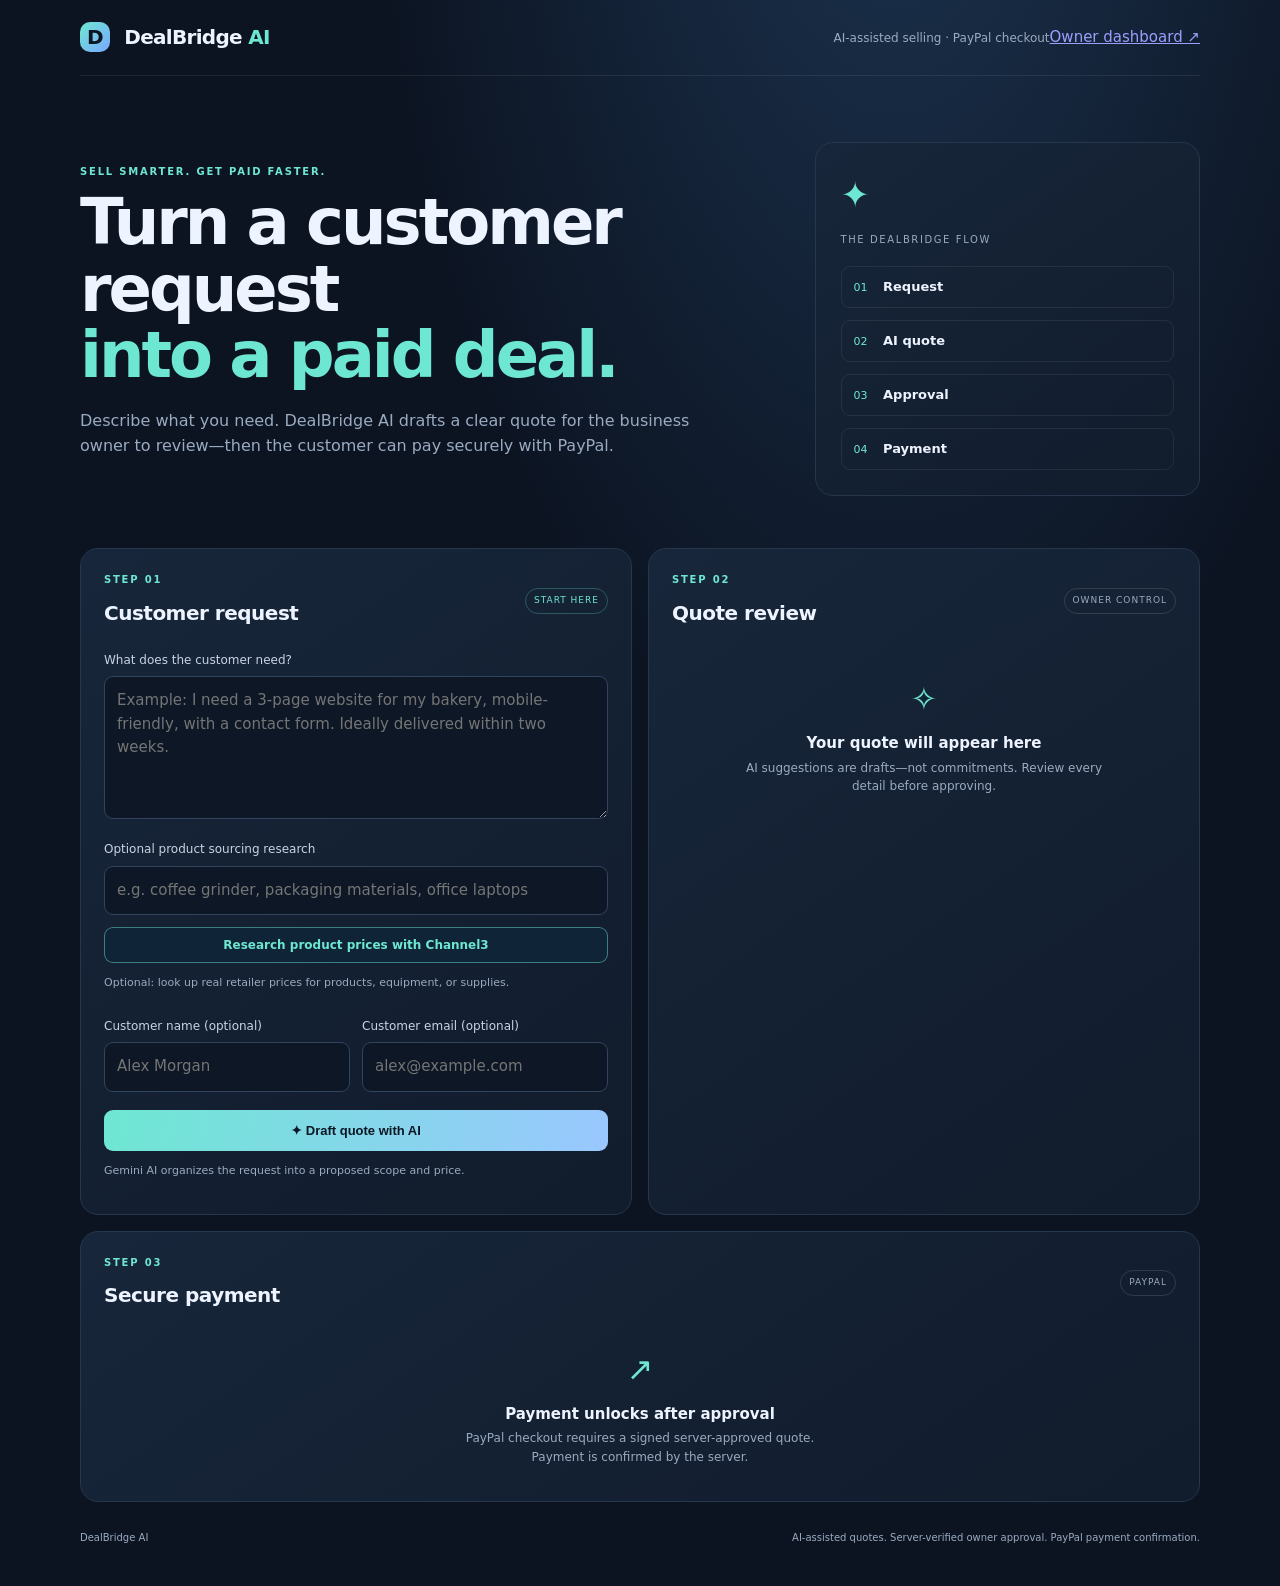
==== commit 2990006c: "Integrate AG Studio owner dashboard" ====
--- a/index.html
+++ b/index.html
@@ -1,8 +1,8 @@
 <!doctype html>
 <html lang="en"><head><meta charset="utf-8"><meta name="viewport" content="width=device-width,initial-scale=1"><meta name="description" content="DealBridge AI turns customer requests into clear, owner-approved quotes and secure PayPal payments."><meta name="theme-color" content="#101827"><title>DealBridge AI — From request to paid</title><link rel="stylesheet" href="/styles.css"><script src="/app.js" defer></script></head>
-<body><header class="top"><a class="brand" href="#"><span class="mark">D</span> DealBridge <em>AI</em></a><span class="top-note">AI-assisted selling · PayPal checkout</span></header><main>
+<body><header class="top"><a class="brand" href="#"><span class="mark">D</span> DealBridge <em>AI</em></a><div class="top-links"><span class="top-note">AI-assisted selling · PayPal checkout</span><a class="owner-link" href="/owner.html">Owner dashboard ↗</a></div></header><main>
 <section class="hero"><div><p class="eyebrow">SELL SMARTER. GET PAID FASTER.</p><h1>Turn a customer request<br><span>into a paid deal.</span></h1><p class="sub">Describe what you need. DealBridge AI drafts a clear quote for the business owner to review—then the customer can pay securely with PayPal.</p></div><div class="hero-card"><div class="orb">✦</div><p class="tiny">THE DEALBRIDGE FLOW</p><div class="steps"><span>01 <b>Request</b></span><span>02 <b>AI quote</b></span><span>03 <b>Approval</b></span><span>04 <b>Payment</b></span></div></div></section>
 <section class="workspace"><div class="panel request-panel"><div class="panel-head"><div><p class="eyebrow">STEP 01</p><h2>Customer request</h2></div><span class="status">START HERE</span></div><label for="request">What does the customer need?</label><textarea id="request" rows="5" placeholder="Example: I need a 3-page website for my bakery, mobile-friendly, with a contact form. Ideally delivered within two weeks."></textarea><div class="product-tools"><label for="product-query">Optional product sourcing research</label><input id="product-query" placeholder="e.g. coffee grinder, packaging materials, office laptops"><button id="research-products" type="button" class="secondary">Research product prices with Channel3</button><p id="product-status" class="hint" aria-live="polite">Optional: look up real retailer prices for products, equipment, or supplies.</p><div id="product-results" class="product-results" hidden></div></div><div class="fields"><div><label for="customer">Customer name (optional)</label><input id="customer" placeholder="Alex Morgan"></div><div><label for="email">Customer email (optional)</label><input id="email" type="email" placeholder="alex@example.com"></div></div><button id="draft" class="primary">✦ Draft quote with AI</button><p id="ai-status" class="hint" aria-live="polite">Gemini AI organizes the request into a proposed scope and price.</p></div>
 <div class="panel quote-panel"><div class="panel-head"><div><p class="eyebrow">STEP 02</p><h2>Quote review</h2></div><span class="status muted">OWNER CONTROL</span></div><div id="empty" class="empty"><div class="empty-icon">✧</div><h3>Your quote will appear here</h3><p>AI suggestions are drafts—not commitments. Review every detail before approving.</p></div><div id="quote" hidden><label for="scope">Proposed scope</label><textarea id="scope" rows="5"></textarea><div class="fields"><div><label for="amount">Total price (USD)</label><input id="amount" type="number" min="1" step="0.01" value="250"></div><div><label for="delivery">Delivery estimate</label><input id="delivery" placeholder="e.g. 2 weeks"></div></div><label for="terms">Notes / terms</label><input id="terms" placeholder="One revision included; 50% deposit..."><label for="owner-code">Business owner approval code</label><input id="owner-code" type="password" minlength="16" autocomplete="current-password" placeholder="Private code configured in Vercel"><p class="hint">The server checks this private code. Set OWNER_APPROVAL_CODE in Vercel (minimum 16 characters).</p><button id="approve" class="primary">Verify owner & approve quote</button><p id="approval-status" class="hint" aria-live="polite">Server-side owner approval is required before checkout.</p></div></div>
 <div class="panel payment-panel"><div class="panel-head"><div><p class="eyebrow">STEP 03</p><h2>Secure payment</h2></div><span class="status muted">PAYPAL</span></div><div id="payment-empty" class="empty compact"><div class="empty-icon">↗</div><h3>Payment unlocks after approval</h3><p>PayPal checkout requires a signed server-approved quote. Payment is confirmed by the server.</p></div><div id="paypal-area" hidden><div class="payment-summary"><span>Approved total</span><strong id="approved-total">$0.00</strong></div><div id="paypal-buttons"></div><p id="payment-status" class="hint" aria-live="polite">Complete checkout to finalize this deal.</p></div></div></section>
-<footer><span>DealBridge AI</span><span>AI-assisted quotes. Server-verified owner approval. PayPal payment confirmation.</span></footer></main></body></html>+<footer><span>DealBridge AI</span><span>AI-assisted quotes. Server-verified owner approval. PayPal payment confirmation.</span></footer></main></body></html>
--- a/styles.css
+++ b/styles.css
@@ -1,2 +1,2 @@
 :root{color-scheme:dark;--bg:#0c1422;--panel:#131f31;--line:#26364d;--text:#eef4ff;--muted:#9aaac0;--cyan:#6ee7d2;--blue:#7aa7ff}*{box-sizing:border-box}body{margin:0;background:radial-gradient(ellipse at 70% -20%,#1d3552 0,transparent 42%),var(--bg);color:var(--text);font:15px/1.55 Inter,ui-sans-serif,system-ui,-apple-system,Segoe UI,sans-serif}.top,main{width:min(1120px,calc(100% - 40px));margin:auto}.top{height:76px;display:flex;align-items:center;justify-content:space-between;border-bottom:1px solid #ffffff12}.brand{font-size:20px;font-weight:750;color:var(--text);text-decoration:none;letter-spacing:-.7px}.brand em{color:var(--cyan);font-style:normal}.mark{display:inline-grid;place-items:center;width:30px;height:30px;margin-right:8px;border-radius:10px;background:linear-gradient(135deg,#6ee7d2,#7aa7ff);color:#0c1422}.top-note,.hint,footer,.sub,.empty p{color:var(--muted)}.top-note{font-size:12px}.hero{display:grid;grid-template-columns:1.4fr .8fr;gap:60px;align-items:center;padding:66px 0 52px}.eyebrow{font-size:10px;letter-spacing:1.8px;color:var(--cyan);font-weight:800;margin:0 0 10px}.hero h1{font-size:clamp(38px,6vw,64px);letter-spacing:-3px;line-height:1.04;margin:0}.hero h1 span{color:var(--cyan)}.sub{max-width:610px;font-size:16px;margin-top:20px}.hero-card,.panel{background:linear-gradient(145deg,#17263a,#111c2c);border:1px solid var(--line);border-radius:18px}.hero-card{padding:25px}.orb{font-size:35px;color:var(--cyan)}.tiny{font-size:10px;letter-spacing:1.6px;color:var(--muted)}.steps{display:grid;gap:12px;margin-top:18px}.steps span{padding:10px 12px;border:1px solid #ffffff12;border-radius:9px;color:var(--cyan);font-size:11px}.steps b{color:var(--text);margin-left:12px;font-size:13px}.workspace{display:grid;grid-template-columns:1fr 1fr;gap:16px}.panel{padding:23px;min-width:0}.payment-panel{grid-column:1/-1}.panel-head{display:flex;justify-content:space-between;align-items:center;margin-bottom:22px}.panel h2{font-size:20px;margin:0;letter-spacing:-.5px}.status{font-size:9px;letter-spacing:1px;color:var(--cyan);border:1px solid #6ee7d244;padding:5px 8px;border-radius:30px}.status.muted{color:var(--muted);border-color:#ffffff20}label{display:block;font-size:12px;color:#c8d4e5;margin:14px 0 7px}textarea,input{width:100%;border:1px solid #31435d;background:#0d1726;border-radius:9px;padding:12px;color:var(--text);font:inherit;outline:none}textarea:focus,input:focus{border-color:var(--cyan)}textarea{resize:vertical}.fields{display:grid;grid-template-columns:1fr 1fr;gap:12px}.primary{width:100%;margin-top:18px;padding:13px 16px;border:0;border-radius:9px;background:linear-gradient(100deg,#6ee7d2,#9ac7ff);color:#0c1725;font-weight:800;font-size:13px;cursor:pointer}.primary:disabled{opacity:.55;cursor:wait}.hint{font-size:11px;min-height:18px}.empty{text-align:center;padding:24px 10px 18px}.empty-icon{font-size:32px;color:var(--cyan)}.empty h3{margin:8px 0 3px;font-size:15px}.empty p{font-size:12px;max-width:360px;margin:0 auto}.compact{padding:12px}.payment-summary{display:flex;justify-content:space-between;align-items:center;padding:13px 0 18px;color:var(--muted);font-size:12px}.payment-summary strong{font-size:25px;color:var(--text)}#paypal-buttons{max-width:460px}footer{display:flex;justify-content:space-between;gap:20px;padding:28px 0 40px;font-size:10px} [hidden]{display:none!important}@media(max-width:720px){.hero{grid-template-columns:1fr;gap:25px;padding:48px 0 35px}.workspace{grid-template-columns:1fr}.payment-panel{grid-column:auto}.fields{grid-template-columns:1fr}.top-note{display:none}footer{flex-direction:column;gap:5px}}
-.secondary{width:100%;margin-top:12px;padding:10px 13px;border:1px solid #6ee7d277;border-radius:9px;background:#102437;color:var(--cyan);font:600 12px inherit;cursor:pointer}.secondary:disabled{opacity:.55;cursor:wait}.product-tools{margin-top:6px}.product-results{display:grid;gap:8px;margin:10px 0}.product-card{display:grid;grid-template-columns:64px 1fr;gap:12px;padding:10px;border:1px solid #ffffff18;border-radius:10px;background:#0d1726}.product-card img{width:64px;height:64px;object-fit:cover;border-radius:7px}.product-card strong{display:block;font-size:12px}.product-card small{display:block;color:var(--muted);font-size:10px}.product-card a{color:var(--cyan);font-size:11px;text-decoration:none}.product-card a:hover{text-decoration:underline}.product-empty{color:var(--muted);font-size:11px}
+.secondary{width:100%;margin-top:12px;padding:10px 13px;border:1px solid #6ee7d277;border-radius:9px;background:#102437;color:var(--cyan);font-family:inherit;font-size:12px;font-weight:600;cursor:pointer}.secondary:disabled{opacity:.55;cursor:wait}.product-tools{margin-top:6px}.product-results{display:grid;gap:8px;margin:10px 0}.product-card{display:grid;grid-template-columns:64px 1fr;gap:12px;padding:10px;border:1px solid #ffffff18;border-radius:10px;background:#0d1726}.product-card img{width:64px;height:64px;object-fit:cover;border-radius:7px}.product-card strong{display:block;font-size:12px}.product-card small{display:block;color:var(--muted);font-size:10px}.product-card a{color:var(--cyan);font-size:11px;text-decoration:none}.product-card a:hover{text-decoration:underline}.product-empty{color:var(--muted);font-size:11px}
